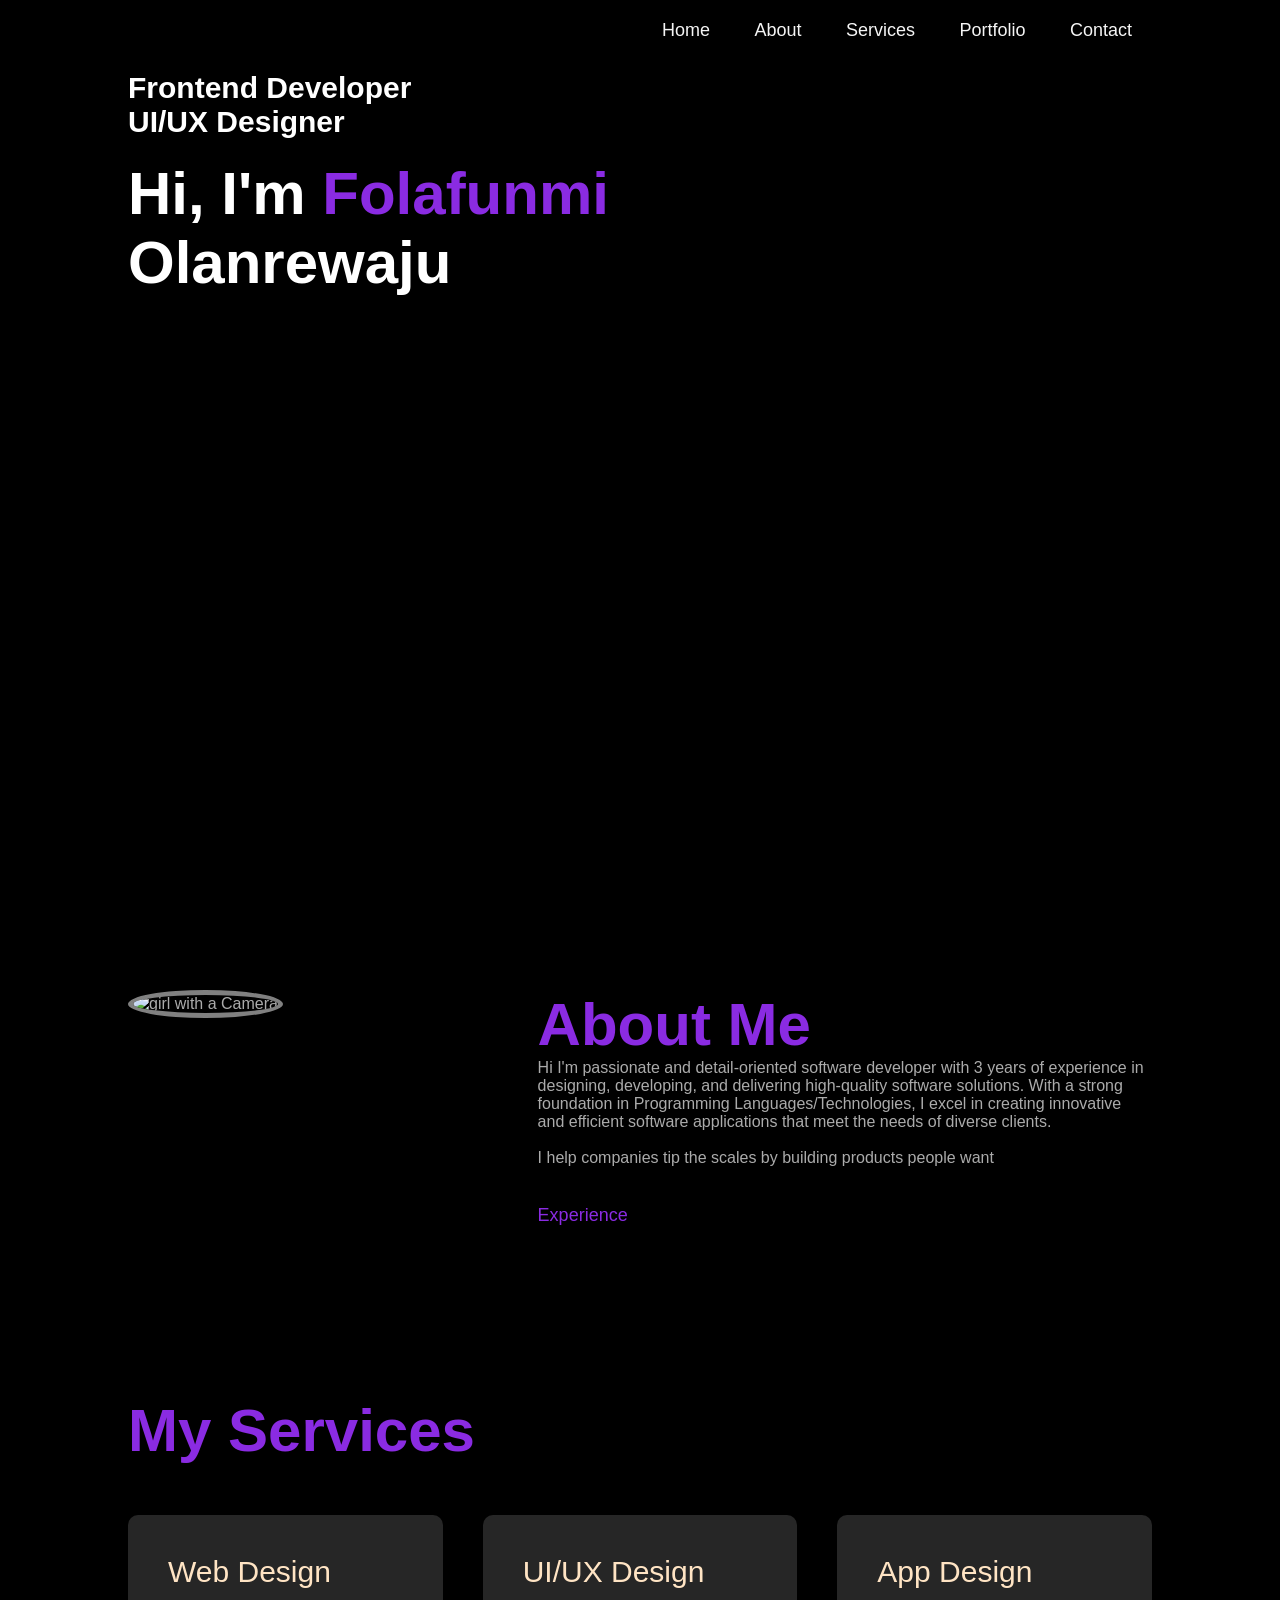
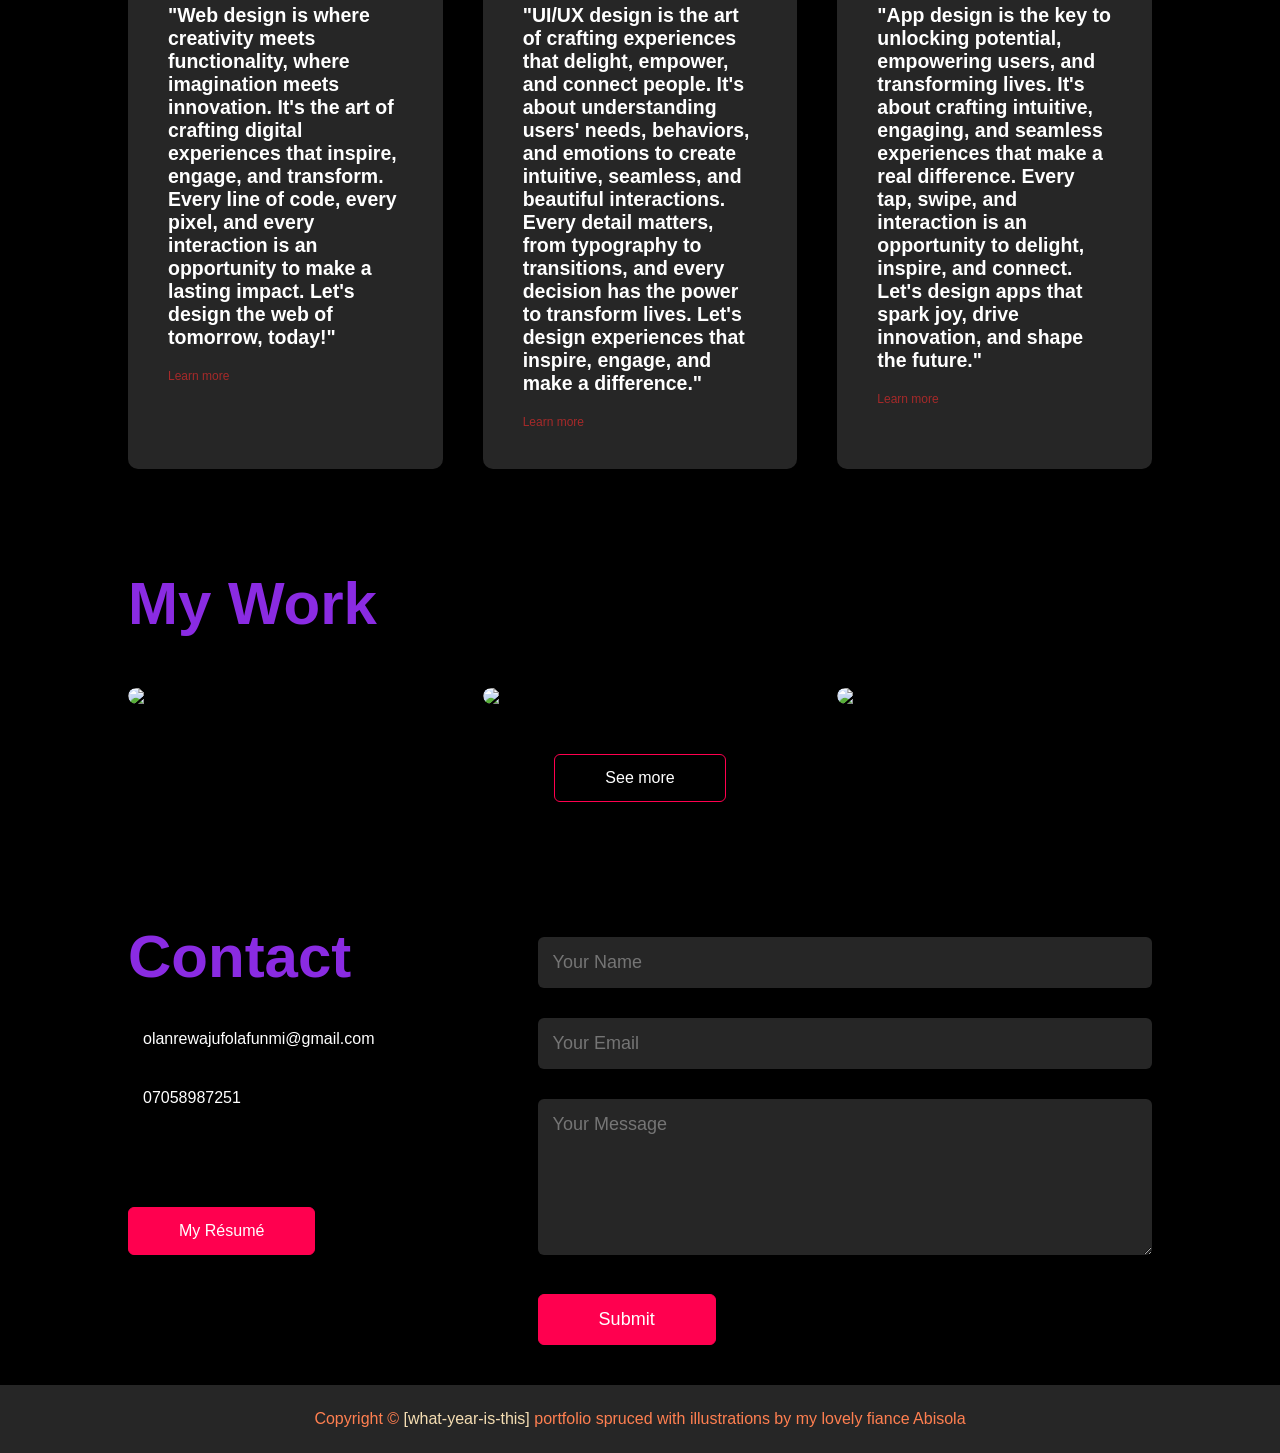
==== index.html @ a6b9e664 "Portfolio" ====
<!DOCTYPE html>
<html lang="en">
<head>
 <meta charset="UTF-8">
 <meta http-equiv="X-UA-Compatible" content="IE=edge">
 <meta name="viewport" content="width=device-width, initial-scale=1.0">
 <title> Personal Portfolio website</title>
 <link rel="stylesheet" href="style.css">

 <script src="https://kit.fontawesome.com/3f314a4150.js" crossorigin="anonymous"></script>
</head>
<body>
 <div id="header">
    <div class="container">
     <nav>
      <br>
      <ul id="sidemenu">
       <li><a href="#header">Home</a></li>
       <li><a href="#about">About</a></li>
       <li><a href="#services">Services</a></li>
       <li><a href="#portfolio">Portfolio</a></li>
       <li><a href="#contact">Contact</a></li>
       <i class="fa-solid fa-xmark" onclick="closemenu()"></i>
      </ul>
      <i class="fa-solid fa-bars" onclick="
      openmenu()"></i>
     </nav>
    <div class="header-text">
     <h2>Frontend Developer <br>UI/UX Designer </h2>
     <h1>Hi, I'm <span>Folafunmi</span> <br> Olanrewaju </h1>
    </div>
    </div>
 </div>
<!-----------About Page started------------->
 <div id="about">
   <div class="container">
      <div class="row">
         <div class="about-col-1">
            <figure class="profile-pic-figure">
              <img src="images/profile-800x800.png" alt="girl with a Camera" width="800" height="800">
             </figure>
         </div>
         <div class="about-col-2">
            <h1 class="sub-title">About Me</h1>
            <p>Hi I'm passionate and detail-oriented software developer with 3 years of experience in designing, developing, and delivering high-quality software solutions. With a strong foundation in Programming Languages/Technologies, I excel in creating innovative and efficient software applications that meet the needs of diverse clients.</p> <br>
            <p>I help companies tip the scales by building products people want </p>
<br>
            <div class="tab-titles">
               <p class="tab-links" onclick="opentab('experience')">Experience</p>
            </div>

            <div class="tab-contents" id="experience">
             <ul>
               <li><span>2023 - Present</span> <br>Front-End <strong>CatolyAi</strong></li>
               <li><span>2021 - 2023</span> <br>UI/UX Design Training at freecodecamp</li>
               <li><span>2020 - 2021</span> <br>Frontend Engineer <strong>SPS app LLC</strong></li>
               <li><span>2019 - 2020</span> <br>freecodecamp</li>
             </ul>
            </div>
         </div>
      </div>
   </div>
 </div>
<!-- -----------Services------- -->
<div id="services">
   <div class="container">
      <h1 class="sub-title">My Services</h1>
<div class="services-list">
   <div>
      <i class="fa-solid fa-code"></i>
      <h1>Web Design</h1>
      <h2>"Web design is where creativity meets functionality, where imagination meets innovation. It's the art of crafting digital experiences that inspire, engage, and transform. Every line of code, every pixel, and every interaction is an opportunity to make a lasting impact. Let's design the web of tomorrow, today!"
   </h2>
      <a href="https://en.wikipedia.org/wiki/Web_design">Learn more</a>
   </div>

   <div>
      <i class="fa-solid fa-crop-simple"></i>
      <h1>UI/UX Design</h1>
       <h2>"UI/UX design is the art of crafting experiences that delight, empower, and connect people. It's about understanding users' needs, behaviors, and emotions to create intuitive, seamless, and beautiful interactions. Every detail matters, from typography to transitions, and every decision has the power to transform lives. Let's design experiences that inspire, engage, and make a difference."
         </h2>
      <a href=https://en.wikipedia.org/wiki/User_experience_design>Learn more</a>
   </div>

   <div>
      <i class="fa-brands fa-app-store"></i>
      <h1>App Design</h1>
      <h2>"App design is the key to unlocking potential, empowering users, and transforming lives. It's about crafting intuitive, engaging, and seamless experiences that make a real difference. Every tap, swipe, and interaction is an opportunity to delight, inspire, and connect. Let's design apps that spark joy, drive innovation, and shape the future."
</h2>
      <a href=https://en.wikipedia.org/wiki/Mobile_app_development>Learn more</a>
   </div>
</div>
   </div>
</div>

<!-- ----------Portfolio------- -->
<div id="portfolio">
   <div class="container">
      <h1 class="sub-title">My Work</h1>
      <div class="work-list">
         <div class="work">
            <img src="./images/work 1 img.jpg">
         <div class="layer">
            <h3>University Website</h3>
            <p>A school university website highly visual appealing and easy to use which includes sections and details in the Academy section so as the reproactive centers.
            </p>
            <a href="https://work-list-a2ra.vercel.app/"><i class="fa-solid fa-up-right-from-square"></i></a>
         </div>
         </div>
         <div class="work">
            <img src="./images/work 2 img.jpg">
            <div class="layer">
               <h3>My Portfolio</h3>
               <p>This includes my works and past experience so as my Education status.
               </p>
               <a href="http://work-list-19or-dmx2ix619-folafunmi.vercel.app/"><i class="fa-solid fa-up-right-from-square"></i></a>
            </div>
         </div>
         <div class="work">
            <img src="./images/work 3 img.jpg">
            <div class="layer">
               <h3>African Kitchen</h3>
               <p>A reliable source where you can get a better satisfaction in different types of African food.
               </p>
               <a href="https://work-list-ten.vercel.app/"><i class="fa-solid fa-up-right-from-square"></i></a>
            </div>
         </div>
      </div>
      <a href="#" class="btn">See more</a>
   </div>
</div>

<!---------Contact--------->
<div id="contact">
   <div class="container">
      <div class="row">
         <div class="contact-left">
            <h1 class="sub-title">Contact</h1>
            <p><i class="fa-solid fa-paper-plane"></i>olanrewajufolafunmi@gmail.com</p>
            <p><i class="fa-solid fa-square-phone"></i> 07058987251</p>
            <div class="social-icons">
               <a href="#"><i class="fa-brands fa-discord"></i></a>
               <a href="https://twitter.com/yeyeyoBag"><i class="fa-brands fa-square-twitter"></i></a>
               <a href="https://facbook.com"><i class="fa-brands fa-facebook"></i></a>
            </div>
            <a href="./images/MY Curriculum Vitae ..pdf" download class="btn btn2">My Résumé</a>
         </div>
      

        <div class="contact-right">
         <form name="submit-to-google-sheet">
            <input type="text" name="Name" placeholder="Your Name" required>
            <input type="email" name="Email" placeholder="Your Email" required>
            <textarea name="Message" rows="6" placeholder="Your Message"></textarea>
            <button type="Submit" class="btn btn2">Submit</button>
         </form>
         <span id="msg"></span>
        </div>
   </div>
   </div>
   <div class="copyright">
      <p>Copyright &copy; <span class="yeyo">[what-year-is-this]</span> 
      portfolio spruced with illustrations by my lovely fiance Abisola </p>
   </div>
</div>



<script>

   var tablinks = document.getElementsByClassName("tab-links");
   var tabcontents = document.getElementsByClassName("tab-contents");
   function opentab(tabname){
      for(tablink of tablinks){
         tablink.classList.remove("active-link");
      }
      for(tabcontent of tabcontents){
         tabcontent.classList.remove("active-tab");
      }
      event.currentTarget.classList.add("active-link");
      document.getElementById(tabname).classList.add("active-tab");
   }
</script>

<script>
   var sidemenu = document.getElementById("sidemenu")
   function openmenu(){
      sidemenu.style.right = "0"
   }
   function closemenu(){
      sidemenu.style.right = "-200px"
   }
</script>
<script>
  const scriptURL = "https://script.google.com/macros/s/AKfycbyr06GaEVMKzN17vAqZqXll5oS8jatHrMqOzLW3BCDxVb7tfPJsFIze4q68lWeqebAM/exec"
  const form = document.forms['submit-to-google-sheet']
  const msg = document.getElementById("msg")

  form.addEventListener('submit', e => {
    e.preventDefault()
    fetch(scriptURL, { method: 'POST', body: new FormData(form)})
      .then(response => {
         msg.innerHTML = "Message sent successfully" 
         setTimeout(function(){
            msg.innerHTML = ""
         },5000)
         form.reset()
      })
      .catch(error => console.error('Error!', error.message))
  })
</script>

</body>
</html>
---- style.css ----
*{
 margin: 0;
 padding: 0;
font-family: 'Poppins' , sans-serif;
box-sizing: border-box;
}
html{
 scroll-behavior: smooth;
}
body{
 background: black;
 color: white;
}
#header{
 width: 100%;
 height: 100vh;
 background: url('./images/map-2176x1451.png');
background-size: cover;
}
.container{
 padding: 10px 10%;
}

nav{
 display: flex;
 align-items: center;
 justify-content: space-between;
 flex-wrap: wrap;
}

nav ul li{
 display: inline-block;
 list-style: none;
 margin: 10px 20px;
}

nav ul li a{
 color: whitesmoke;
 text-decoration: none;
 font-size: 18px;
 position: relative;
 text-shadow: 1px 1px 2px rgba(0, 0, 0, 0.933);
}

nav ul li a::after{
 content: '';
 width: 0;
 height: 3px;
 background: #ff004f;
 position: absolute;
 left: 0;
 bottom: -6px;
 transition: 0.5s;
}

nav ul li a:hover::after{
 width: 100%;
}
.header-text{
 margin-top: 20px;
 font-size: 30px;
}

.header-text h2{
 font-size: 30px;
 margin-top: 20px;
 text-shadow: 2px 2px 3px rgba(0, 0, 0, 0.885);
}
.header-text h1{
 font-size: 60px;
 margin-top: 20px;
 text-shadow: 2px 2px 3px rgba(0, 0, 0, 0.885);
}
.header-text h1 span{
 color: blueviolet;
}
/* --------About---- */
#about{
 padding: 80px 0;
 color: #ababab;
}
.row{
 display: flex;
 justify-content: space-between;
 flex-wrap: wrap;
}
.about-col-1{
 flex-basis: 35%;
}

.about-col-1 img {
    width: 100%;
    height: auto;
    min-width: 100px;
    border: 5px solid gray;
    border-radius: 50%;
}

.about-col-2{
 flex-basis: 60%;
}
.sub-title{
 font-size: 60px;
 font-weight: 600;
 color: blueviolet;
}
.tab-titles{
 display: flex;
 margin: 20px 0 40px;
 color: blueviolet;
}
.tab-links{
 margin-right: 50px;
 font-size: 18px;
 font-weight: 500;
 cursor: pointer;
 position: relative;
}
.tab-links::after{
 content: '';
 width: 0;
 height: 3px;
 background: #ff004f;
 position: absolute;
 left: 0;
 bottom: -8px;
 transition: 0.5s;
}

.tab-links.active-link::after{
 width: 50%;
}
.tab-contents ul li{
list-style: none;
margin: 10px 0;
}

.tab-contents ul li span{
 color: #b54769;
 font-size: 14px;
}
.tab-contents{
 display: none;
}
.tab-contents.active-tab{
 display: block;
}
/* ---------services------ */
#services{
padding: 30px 0;
}
.services-list{
 display: grid;
 grid-template-columns: repeat(auto-fit, minmax(250px, 1fr));
 grid-gap: 40px;
 margin-top: 50px;
}
.services-list div{
background: #262626;
padding: 40px;
font-size: 13px;
font-weight: 300;
border-radius: 10px;
transition: background 0.5s, transform 0.5s;
}
.services-list div i{
 font-size: 50px;
 margin-bottom: 30px;
}
.services-list div h1{
 font-size: 30px;
 font-weight: 500;
 margin-bottom: 15px;
 color: bisque;
}
.services-list div a{
text-decoration: none;
color: brown;
font-size: 12px;
margin-top: 20px;
display: inline-block;
}
.services-list div:hover{
 background: lightseagreen;
 transform: translateY(-10px);
}
/* ---------Portfolio--------- */
#portfolio{
 padding: 50px 0;
}
.work-list{
 display: grid;
 grid-template-columns: repeat(auto-fit, minmax(250px, 1fr));
 grid-gap: 40px;
 margin-top: 50px;
}
.work{
 border-radius: 10px;
 position: relative;
 overflow: hidden;
}
.work img{
width: 100%;
border-radius: 10px;
display: block;
transition: transfrom 0.5s;
}
.layer{
 width: 100%;
 height: 0;
 background: linear-gradient(rgba(0,0,0,0.6), #ff004f);
 border-radius: 10px;
 position: absolute;
 left: 0;
 bottom: 0;
 overflow: hidden;
 display: flex;
 align-items: center;
 justify-content: center;
 flex-direction: column;
 padding: 0 40px;
 text-align: center;
 font-size: 14px;
 transition: height 0.5s;
}

.layer h3{
 font-weight: 500;
 margin-bottom: 20px;
}
.layer a{
 margin-top: 20px;
 color: #ff004f;
 text-decoration: none;
 font-size: 18px;
 line-height: 60px;
 background: white;
 width: 60px;
 height: 60px;
 border-radius: 50%;
 text-align: center;
}
.work:hover img{
transform:scale(1.1);
}
.work:hover .layer{
 height: 100%;
}
.btn{
 display: block;
 margin: 50px auto;
 width: fit-content;
 border: 1px solid #ff004f;
 padding: 14px 50px;
 border-radius: 6px;
 text-decoration: none;
 color: white;
 transition: background 0.5s;
}
.btn:hover{
 background: #ff004f;
}

/* ---------Contact------ */
.contact-left{
 flex-basis: 35%;
}
.contact-right{
 flex-basis: 60%;
}
.contact-left p{
 margin-top: 30px;
}
.contact-left p i{
 color: #ff004f;
 margin-right: 15px;
 font-size: 25px;
}
.social-icons{
 margin-top: 30px;
}
.social-icons a{
 text-decoration: none;
 font-size: 30px;
 margin-right: 15px;
 color: #ababab;
 display: inline-block;
 transition: transform 0.5s;
}
.social-icons a:hover{
 color: #ff004f;
 transform: translateY(-5px);
}
.btn.btn2{
display: inline-block;
background: #ff004f;
}
.contact-right form{
 width: 100%;
}
form input, form textarea{
 width: 100%;
 border: 0;
 outline: none;
 background: #262626;
 padding: 15px;
 margin: 15px 0;
 color: #fff;
 font-size: 18px;
 border-radius: 6px;
}
form .btn2{
 padding: 14px 60px;
 font-size: 18px;
 margin-top: 20px;
 cursor: pointer;
}
.yeyo{
 color: wheat;
}
.copyright{
 width:100%;
 text-align: center;
 padding: 25px 0;
background: #262626;
font-weight: 300;
margin-top: 20px;
color: coral;
}
.copyright i{
 color: #ff004f;
}
/* ------------CSS FOR SMALL SCREEN----- */
nav .fa-xmark{
 display: none;
}
nav .fa-bars{
 display: none;
}





@media only screen and (max-width: 600px)
{
 #header{
  background: url('./images/phone\ background.jpg');
 }
 .header-text{
  margin-top: 100%;
  font-size: 16px;
 }
 .header-text h1{
  font-size: 30px;
 }
 nav .fa-xmark{
  display: block;
  font-size: 25px;
 }
 nav .fa-bars{
  display: block;
  font-size: 25px;
  cursor: pointer;
 }
 nav ul{
  background: #ff004f;
  position: fixed;
  top: 0;
  right: -200px;
  width: 200px;
  height: 100vh;
  padding-top: 50px;
  z-index: 2;
  transition: right 0.5s;
 }
 nav ul li{
display: block;
margin: 25px;
 }
 nav ul .fa-xmark{
  position: absolute;
  top: 25px;
  left: 25px;
  cursor: pointer;
 }
 .sub-title{
  font-size: 40px;
 }
 .about-col-1,.about-col-2{
  flex-basis: 100%;
 }
 .about-col-1{
  margin-bottom: 30px;
 }
 .about-col-2{
  font-size: 14px;
 }
 .tab-links{
  font-size: 16px;
  margin-right: 20px;
 } 
 .contact-left, .contact-right{
flex-basis: 100%;
 }
 .copyright{
  font-size: 14px;
 }
}
#msg{
 color: #61b752;
 margin-top: -40px;
 display: block;
}
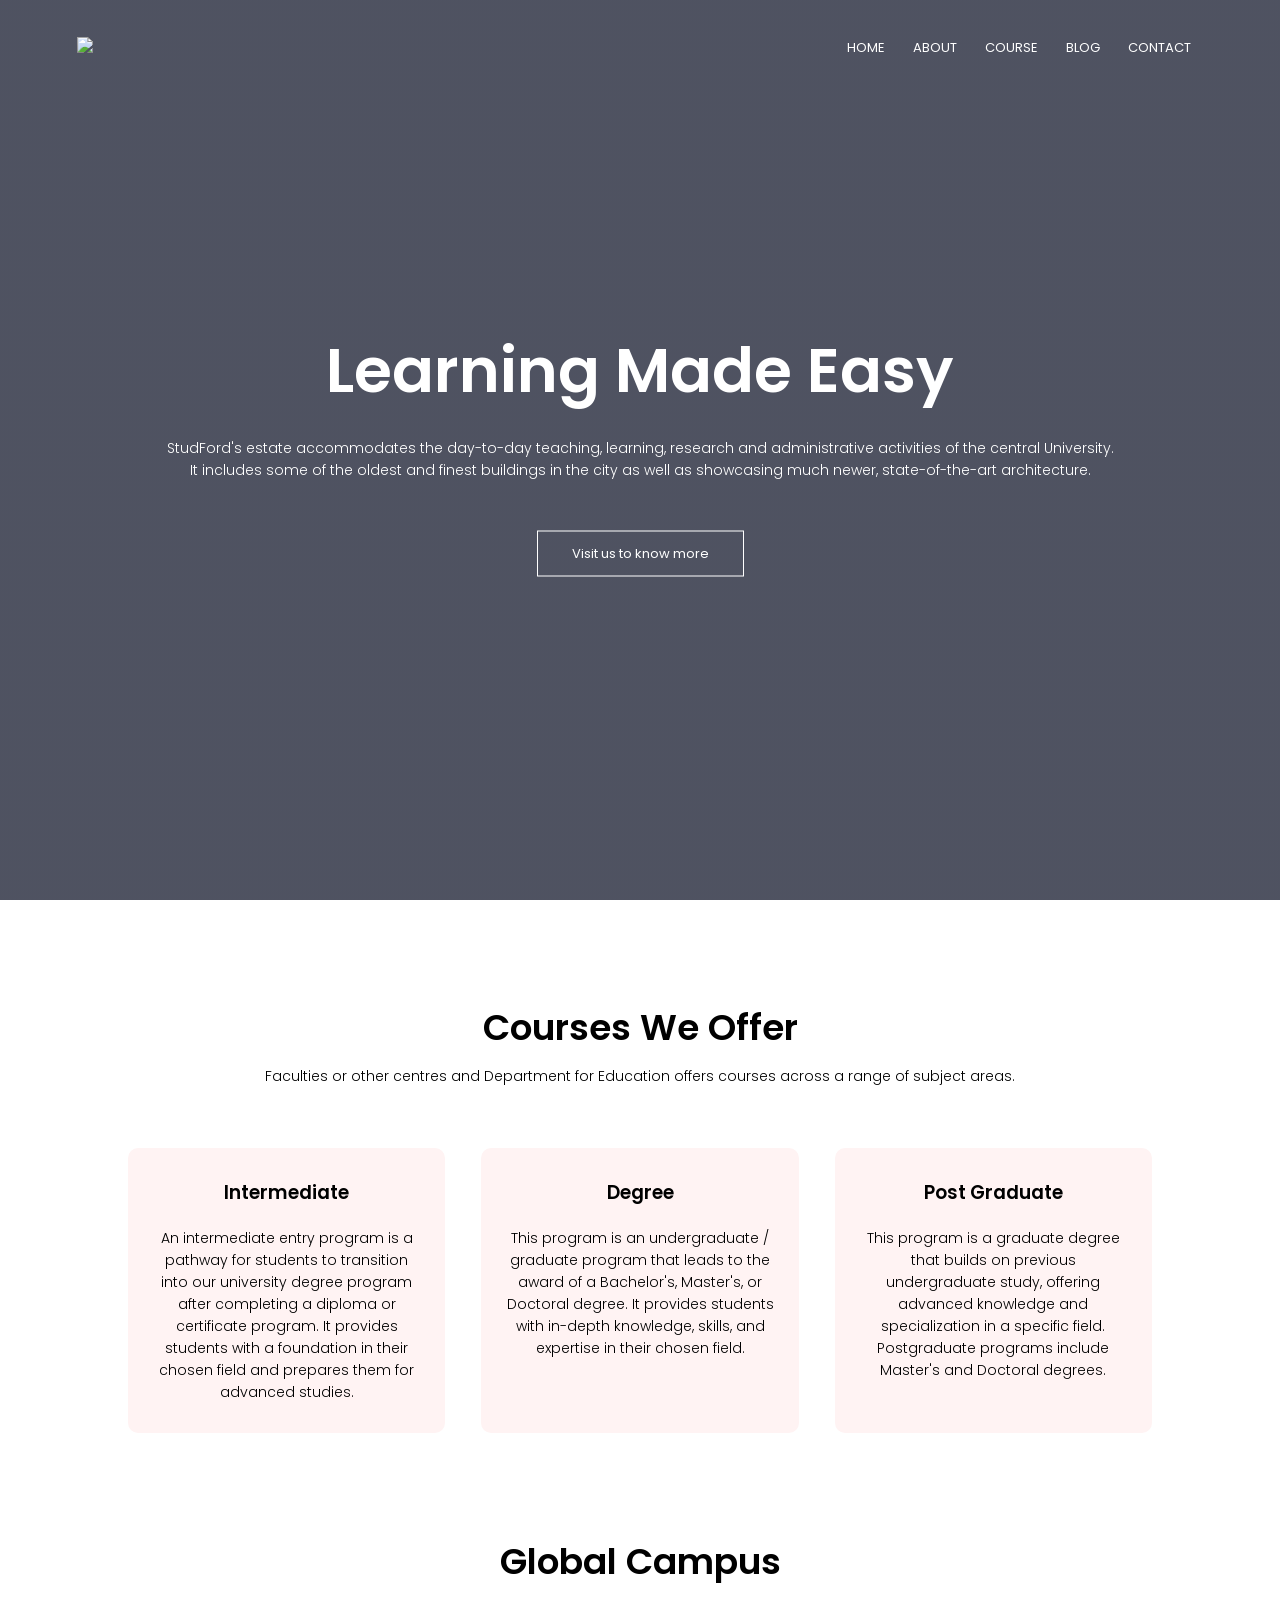
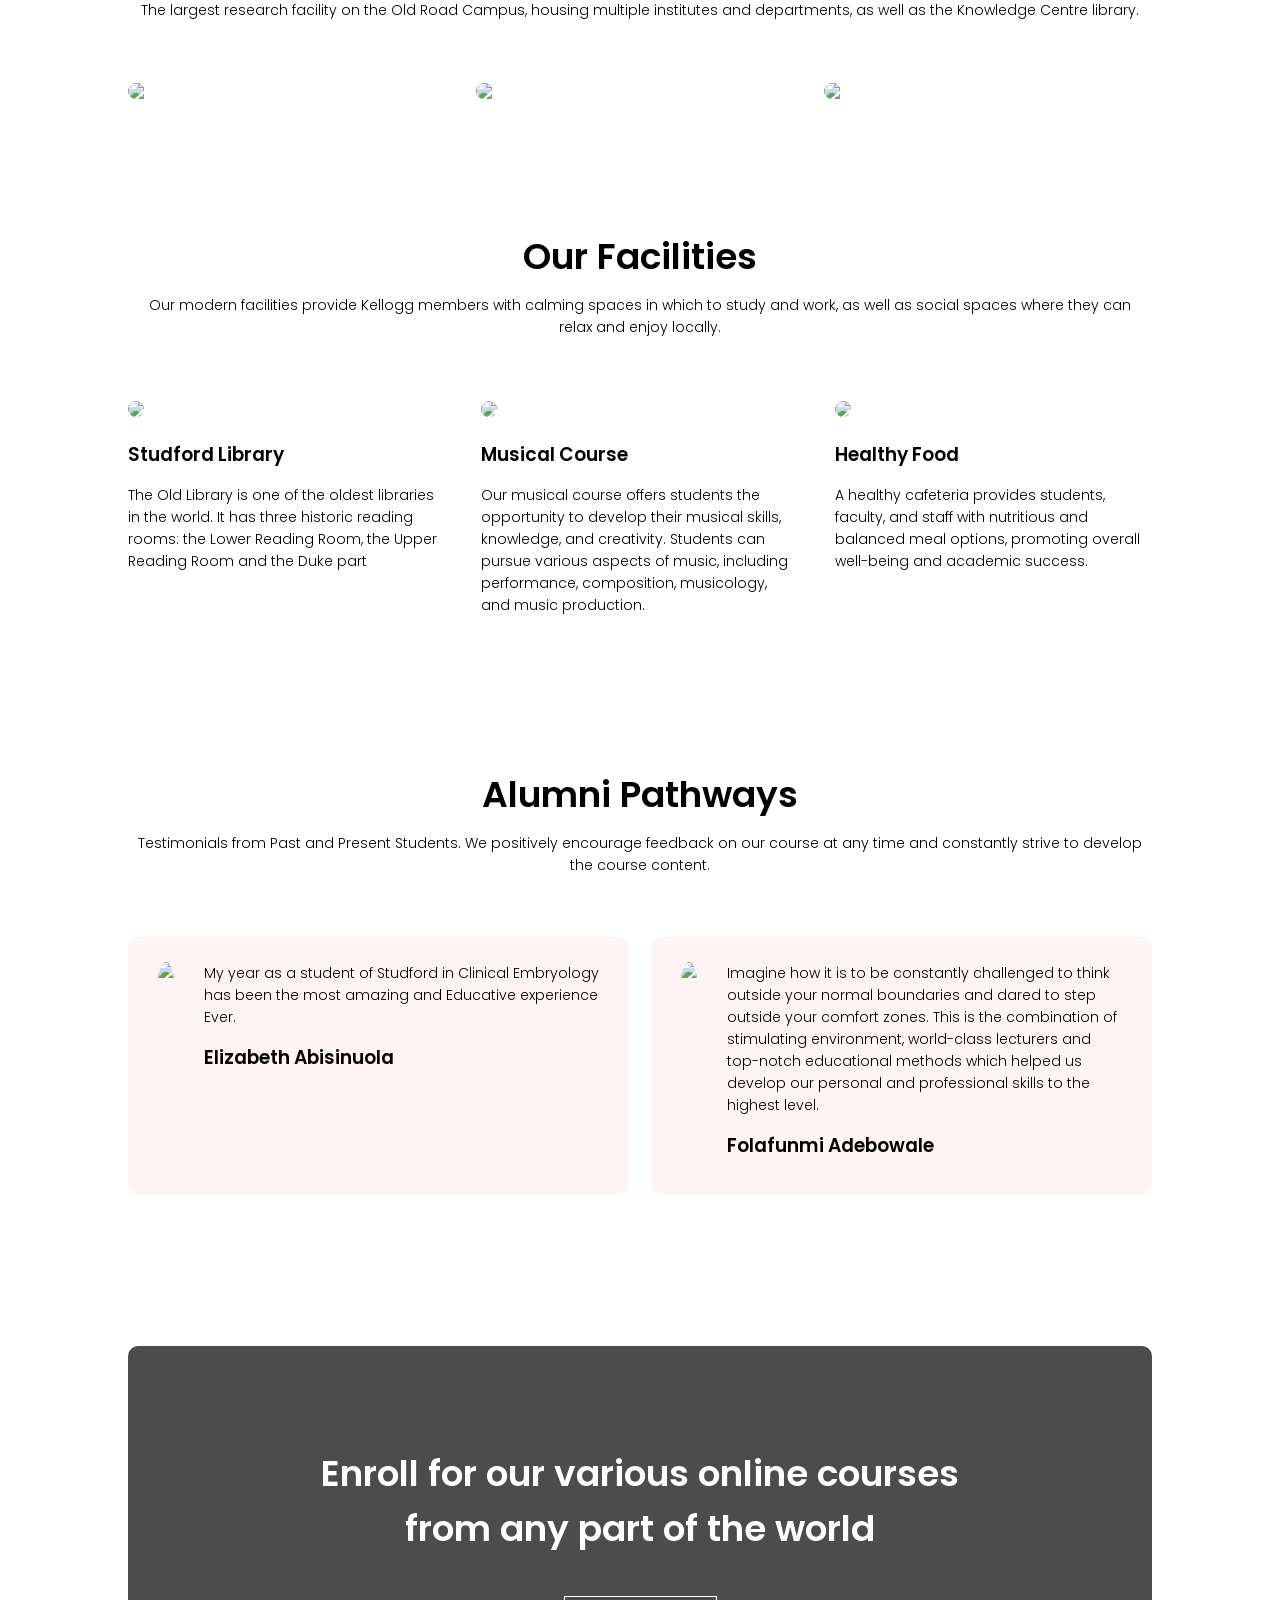
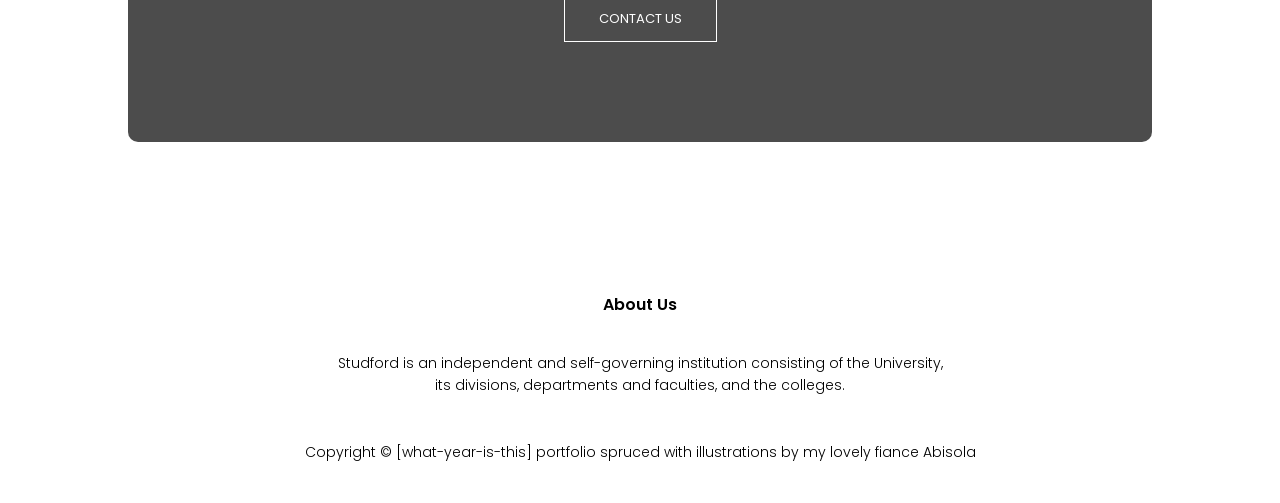
==== commit c016aa1c: "Add files via upload" ====
--- a/index.html
+++ b/index.html
@@ -4,211 +4,194 @@
  <meta charset="UTF-8">
  <meta http-equiv="X-UA-Compatible" content="IE=edge">
  <meta name="viewport" content="width=device-width, initial-scale=1.0">
- <title> Personal Portfolio website</title>
+ <title>University Web Design</title>
  <link rel="stylesheet" href="style.css">
-
+ <link rel="stylesheet" href="./about">
+ <link rel="preconnect" href="https://fonts.googleapis.com">
+ <link rel="preconnect" href="https://fonts.gstatic.com" crossorigin><link href="https://fonts.googleapis.com/css2?family=Poppins:wght@100;200;300;400;600;700&display=swap" rel="stylesheet">
  <script src="https://kit.fontawesome.com/3f314a4150.js" crossorigin="anonymous"></script>
 </head>
 <body>
- <div id="header">
-    <div class="container">
-     <nav>
-      <br>
-      <ul id="sidemenu">
-       <li><a href="#header">Home</a></li>
-       <li><a href="#about">About</a></li>
-       <li><a href="#services">Services</a></li>
-       <li><a href="#portfolio">Portfolio</a></li>
-       <li><a href="#contact">Contact</a></li>
-       <i class="fa-solid fa-xmark" onclick="closemenu()"></i>
+ <!-- ------header------- -->
+  <section class="header">
+    <nav>
+     <a href="index.html"><img src="./Images/logo neww.jpg"></a>
+     <div class="nav-links" id="navLinks">
+      <i class="fa-solid fa-xmark" onclick="hideMenu()"></i>
+      <ul>
+       <li><a href="index.html">HOME</a></li>
+       <li><a href="about.html" target="_blank">ABOUT</a></li>
+       <li><a href="course.html" target="_blank">COURSE</a></li>
+       <li><a href="blog.html" target="_blank">BLOG</a></li>
+       <li><a href="contact.html" target="_blank">CONTACT</a></li>
       </ul>
-      <i class="fa-solid fa-bars" onclick="
-      openmenu()"></i>
-     </nav>
-    <div class="header-text">
-     <h2>Frontend Developer <br>UI/UX Designer </h2>
-     <h1>Hi, I'm <span>Folafunmi</span> <br> Olanrewaju </h1>
+     </div>
+     <i class="fa-solid fa-bars" onclick="showMenu()"></i>
+    </nav>
+    
+ <div class="text-box">
+  <h1>Learning Made Easy</h1>
+  <p>StudFord's estate accommodates the day-to-day teaching, learning, research and administrative activities of the central University. <br> It includes some of the oldest and finest buildings in the city as well as showcasing much newer, state-of-the-art architecture.</p>
+  <a href="" class="hero-btn">Visit us to know more</a>
+ </div>
+  </section>
+   <!-- ----end of header------ -->
+
+<!-- ---------course------->
+
+<section class="course">
+     <h1>Courses We Offer</h1>
+     <p>Faculties or other centres and Department for Education offers courses across a range of subject areas.</p>
+    <div class="row">
+      <div class="course-col">
+        <h3>Intermediate</h3>
+        <p>An intermediate entry program is a pathway for students to transition into our university degree program after completing a diploma or certificate program. It provides students with a foundation in their chosen field and prepares them for advanced studies.</p>
+      </div>
+
+      <div class="course-col">
+       <h3>Degree</h3>
+       <p>This program is an undergraduate / graduate program that leads to the award of a Bachelor's, Master's, or Doctoral degree. It provides students with in-depth knowledge, skills, and expertise in their chosen field.</p>
+     </div>
+
+     <div class="course-col">
+      <h3>Post Graduate</h3>
+      <p>This program is a graduate degree that builds on previous undergraduate study, offering advanced knowledge and specialization in a specific field. Postgraduate programs include Master's and Doctoral degrees.</p>
     </div>
     </div>
- </div>
-<!-----------About Page started------------->
- <div id="about">
-   <div class="container">
-      <div class="row">
-         <div class="about-col-1">
-            <figure class="profile-pic-figure">
-              <img src="images/profile-800x800.png" alt="girl with a Camera" width="800" height="800">
-             </figure>
-         </div>
-         <div class="about-col-2">
-            <h1 class="sub-title">About Me</h1>
-            <p>Hi I'm passionate and detail-oriented software developer with 3 years of experience in designing, developing, and delivering high-quality software solutions. With a strong foundation in Programming Languages/Technologies, I excel in creating innovative and efficient software applications that meet the needs of diverse clients.</p> <br>
-            <p>I help companies tip the scales by building products people want </p>
-<br>
-            <div class="tab-titles">
-               <p class="tab-links" onclick="opentab('experience')">Experience</p>
-            </div>
+</section>
+<!----------Campus--------->
+<section class="campus">
+  <h1>Global Campus</h1>
+  <p>The largest research facility on the Old Road Campus, housing multiple institutes and departments, as well as the Knowledge Centre library.</p>
 
-            <div class="tab-contents" id="experience">
-             <ul>
-               <li><span>2023 - Present</span> <br>Front-End <strong>CatolyAi</strong></li>
-               <li><span>2021 - 2023</span> <br>UI/UX Design Training at freecodecamp</li>
-               <li><span>2020 - 2021</span> <br>Frontend Engineer <strong>SPS app LLC</strong></li>
-               <li><span>2019 - 2020</span> <br>freecodecamp</li>
-             </ul>
-            </div>
-         </div>
+  <div class="row">
+   <div class="campus-col">
+      <img src="./Images/new york.jpg">
+      <div class="layer">
+       <h3>NEW YORK</h3>
       </div>
    </div>
+
+   <div class="campus-col">
+    <img src="./Images/abuja.jpg">
+    <div class="layer">
+     <h3>California</h3>
+    </div>
  </div>
-<!-- -----------Services------- -->
-<div id="services">
-   <div class="container">
-      <h1 class="sub-title">My Services</h1>
-<div class="services-list">
-   <div>
-      <i class="fa-solid fa-code"></i>
-      <h1>Web Design</h1>
-      <h2>"Web design is where creativity meets functionality, where imagination meets innovation. It's the art of crafting digital experiences that inspire, engage, and transform. Every line of code, every pixel, and every interaction is an opportunity to make a lasting impact. Let's design the web of tomorrow, today!"
-   </h2>
-      <a href="https://en.wikipedia.org/wiki/Web_design">Learn more</a>
+
+ <div class="campus-col">
+  <img src="./Images/lagos.jpg">
+  <div class="layer">
+   <h3>Iowa</h3>
+  </div>
+</div>
+  </div>
+</section>
+<!--------Campus closing------>
+
+<!---------Facilities--------->
+<section class="facilities">
+     <h1>Our Facilities</h1>
+     <p>Our modern facilities provide Kellogg members with calming spaces in which to study and work, as well as social spaces where they can relax and enjoy locally.</p>
+     <div class="row">
+      <div class="facilities-col">
+       <img src="./Images/library.jpg" >
+       <h3>Studford Library</h3>
+       <p>The Old Library is one of the oldest libraries in the world. It has three historic reading rooms: the Lower Reading Room, the Upper Reading Room and the Duke part</p>
+      </div>
+
+      <div class="facilities-col">
+       <img src="./Images/musical.jpg" >
+       <h3>Musical Course</h3>
+       <p>Our musical course offers students the opportunity to develop their musical skills, knowledge, and creativity. Students can pursue various aspects of music, including performance, composition, musicology, and music production.</p>
+      </div>
+
+      <div class="facilities-col">
+       <img src="./Images/cafeteria.jpg" >
+       <h3>Healthy Food</h3>
+       <p>A healthy cafeteria provides students, faculty, and staff with nutritious and balanced meal options, promoting overall well-being and academic success.
+</p>
+      </div>
+     </div>
+</section>
+<!--------End of Facilities----->
+
+<!-------Testimonials----->
+<section class="testimonials">
+     <h1>Alumni Pathways</h1>
+     <p>Testimonials from Past and Present Students. We positively encourage feedback on our course at any time and constantly strive to develop the course content.</p>
+   <div class="row">
+    <div class="testimonial-col">
+     <img src="./Images/user1.jpg">
+     <div>
+      <p>My year as a student of Studford in Clinical Embryology has been the most amazing and Educative experience Ever.</p>
+      <h3>Elizabeth Abisinuola</h3>
+      <i class="fa-solid fa-star"></i>
+      <i class="fa-solid fa-star"></i>
+      <i class="fa-solid fa-star"></i>
+      <i class="fa-regular fa-star"></i>
+     </div>
+    </div>
+
+    <div class="testimonial-col">
+     <img src="./Images/user2.jpg">
+     <div>
+      <p>Imagine how it is to be constantly challenged to think outside your normal boundaries and dared to step outside your comfort zones. This is the combination of stimulating environment, world-class lecturers and top-notch educational methods which helped us develop our personal and professional skills to the highest level.</p>
+      <h3>Folafunmi Adebowale</h3>
+      <i class="fa-solid fa-star"></i>
+      <i class="fa-solid fa-star"></i>
+      <i class="fa-solid fa-star"></i>
+      <i class="fa-regular fa-star-half-stroke"></i>    
+      </div>
+    </div>
    </div>
 
-   <div>
-      <i class="fa-solid fa-crop-simple"></i>
-      <h1>UI/UX Design</h1>
-       <h2>"UI/UX design is the art of crafting experiences that delight, empower, and connect people. It's about understanding users' needs, behaviors, and emotions to create intuitive, seamless, and beautiful interactions. Every detail matters, from typography to transitions, and every decision has the power to transform lives. Let's design experiences that inspire, engage, and make a difference."
-         </h2>
-      <a href=https://en.wikipedia.org/wiki/User_experience_design>Learn more</a>
+</section>
+<!--------Closing For Testimonials------>
+
+<!------Call to Action----->
+<section class="cta">
+     <h1>Enroll for our various online courses <br> from any part of the world</h1>
+     <a href="./contact.html" class="hero-btn">CONTACT US</a>
+</section>
+<!------End of Call to Action----->
+
+<!------Footer----->
+<section class="footer">
+   <h4>About Us</h4>
+   <p>Studford is an independent and self-governing institution consisting of the University, <br> its divisions, departments and faculties, and the colleges.</p>
+   <div class="icons">
+    <i class="fa-brands fa-facebook"></i>
+    <i class="fa-brands fa-twitter"></i>
+    <i class="fa-brands fa-instagram"></i>
+    <i class="fa-brands fa-linkedin"></i>
    </div>
-
-   <div>
-      <i class="fa-brands fa-app-store"></i>
-      <h1>App Design</h1>
-      <h2>"App design is the key to unlocking potential, empowering users, and transforming lives. It's about crafting intuitive, engaging, and seamless experiences that make a real difference. Every tap, swipe, and interaction is an opportunity to delight, inspire, and connect. Let's design apps that spark joy, drive innovation, and shape the future."
-</h2>
-      <a href=https://en.wikipedia.org/wiki/Mobile_app_development>Learn more</a>
-   </div>
-</div>
-   </div>
-</div>
-
-<!-- ----------Portfolio------- -->
-<div id="portfolio">
-   <div class="container">
-      <h1 class="sub-title">My Work</h1>
-      <div class="work-list">
-         <div class="work">
-            <img src="./images/work 1 img.jpg">
-         <div class="layer">
-            <h3>University Website</h3>
-            <p>A school university website highly visual appealing and easy to use which includes sections and details in the Academy section so as the reproactive centers.
-            </p>
-            <a href="https://work-list-a2ra.vercel.app/"><i class="fa-solid fa-up-right-from-square"></i></a>
-         </div>
-         </div>
-         <div class="work">
-            <img src="./images/work 2 img.jpg">
-            <div class="layer">
-               <h3>My Portfolio</h3>
-               <p>This includes my works and past experience so as my Education status.
-               </p>
-               <a href="http://work-list-19or-dmx2ix619-folafunmi.vercel.app/"><i class="fa-solid fa-up-right-from-square"></i></a>
-            </div>
-         </div>
-         <div class="work">
-            <img src="./images/work 3 img.jpg">
-            <div class="layer">
-               <h3>African Kitchen</h3>
-               <p>A reliable source where you can get a better satisfaction in different types of African food.
-               </p>
-               <a href="https://work-list-ten.vercel.app/"><i class="fa-solid fa-up-right-from-square"></i></a>
-            </div>
-         </div>
-      </div>
-      <a href="#" class="btn">See more</a>
-   </div>
-</div>
-
-<!---------Contact--------->
-<div id="contact">
-   <div class="container">
-      <div class="row">
-         <div class="contact-left">
-            <h1 class="sub-title">Contact</h1>
-            <p><i class="fa-solid fa-paper-plane"></i>olanrewajufolafunmi@gmail.com</p>
-            <p><i class="fa-solid fa-square-phone"></i> 07058987251</p>
-            <div class="social-icons">
-               <a href="#"><i class="fa-brands fa-discord"></i></a>
-               <a href="https://twitter.com/yeyeyoBag"><i class="fa-brands fa-square-twitter"></i></a>
-               <a href="https://facbook.com"><i class="fa-brands fa-facebook"></i></a>
-            </div>
-            <a href="./images/MY Curriculum Vitae ..pdf" download class="btn btn2">My Résumé</a>
-         </div>
-      
-
-        <div class="contact-right">
-         <form name="submit-to-google-sheet">
-            <input type="text" name="Name" placeholder="Your Name" required>
-            <input type="email" name="Email" placeholder="Your Email" required>
-            <textarea name="Message" rows="6" placeholder="Your Message"></textarea>
-            <button type="Submit" class="btn btn2">Submit</button>
-         </form>
-         <span id="msg"></span>
-        </div>
-   </div>
-   </div>
-   <div class="copyright">
+   
+  <div class="copyright">
       <p>Copyright &copy; <span class="yeyo">[what-year-is-this]</span> 
       portfolio spruced with illustrations by my lovely fiance Abisola </p>
    </div>
-</div>
+</section>
 
 
 
-<script>
 
-   var tablinks = document.getElementsByClassName("tab-links");
-   var tabcontents = document.getElementsByClassName("tab-contents");
-   function opentab(tabname){
-      for(tablink of tablinks){
-         tablink.classList.remove("active-link");
-      }
-      for(tabcontent of tabcontents){
-         tabcontent.classList.remove("active-tab");
-      }
-      event.currentTarget.classList.add("active-link");
-      document.getElementById(tabname).classList.add("active-tab");
-   }
-</script>
 
-<script>
-   var sidemenu = document.getElementById("sidemenu")
-   function openmenu(){
-      sidemenu.style.right = "0"
-   }
-   function closemenu(){
-      sidemenu.style.right = "-200px"
-   }
-</script>
-<script>
-  const scriptURL = "https://script.google.com/macros/s/AKfycbyr06GaEVMKzN17vAqZqXll5oS8jatHrMqOzLW3BCDxVb7tfPJsFIze4q68lWeqebAM/exec"
-  const form = document.forms['submit-to-google-sheet']
-  const msg = document.getElementById("msg")
 
-  form.addEventListener('submit', e => {
-    e.preventDefault()
-    fetch(scriptURL, { method: 'POST', body: new FormData(form)})
-      .then(response => {
-         msg.innerHTML = "Message sent successfully" 
-         setTimeout(function(){
-            msg.innerHTML = ""
-         },5000)
-         form.reset()
-      })
-      .catch(error => console.error('Error!', error.message))
-  })
-</script>
 
+
+
+
+
+<!-- ------JAVASCRIPT for toggle menu----- -->
+ <script>
+  var navLinks = document.getElementById("navLinks");
+  function showMenu(){
+   navLinks.style.right = "0";
+  }
+  function hideMenu(){
+   navLinks.style.right = "-200px";
+  }
+ </script>
 </body>
 </html>
--- a/style.css
+++ b/style.css
@@ -1,414 +1,473 @@
 *{
  margin: 0;
  padding: 0;
-font-family: 'Poppins' , sans-serif;
-box-sizing: border-box;
-}
-html{
- scroll-behavior: smooth;
-}
-body{
- background: black;
+ font-family: 'Poppins', sans-serif;
+}
+.header{
+ min-height: 100vh;
+ width: 100%;
+ background-image: linear-gradient(rgba(4,9,30,0.7),rgba(4,9,30,0.7)), url('./Images/pexels-pixabay-207692.jpg');
+ background-size: cover;
+ position: relative;
+}
+nav{
+ display: flex;
+ padding: 2% 6%;
+ justify-content: space-between;
+ align-items: center;
+}
+nav img{
+ width: 150px;
+}
+.nav-links{
+ flex: 1;
+ text-align: right;
+}
+.nav-links ul li{
+list-style: none;
+display: inline-block;
+padding: 8px 12px;
+position: relative;
+}
+.nav-links ul li a{
  color: white;
-}
-#header{
- width: 100%;
- height: 100vh;
- background: url('./images/map-2176x1451.png');
-background-size: cover;
-}
-.container{
- padding: 10px 10%;
-}
-
-nav{
+ text-decoration: none;
+ font-size: 13px;
+}
+.nav-links ul li::after{
+ content: '';
+ width: 0%;
+ height: 2px;
+ background: blue;
+ display: block;
+ margin: auto;
+ transition: 0.5s;
+}
+.nav-links ul li:hover::after{
+ width: 100%;
+}
+.text-box{
+ width: 90%;
+ color: white;
+ position: absolute;
+ top: 50%;
+ left: 50%;
+ transform: translate(-50%,-50%);
+ text-align: center;
+}
+.text-box h1{
+ font-size: 62px;
+}
+.text-box p{
+ margin: 10px 0 40px;
+ font-size: 14px;
+ color: white;
+}
+.hero-btn{
+ display: inline-block;
+ text-decoration: none;
+ color: white;
+ border: 1px solid white;
+ padding: 12px 34px;
+ font-size: 13px;
+ background: transparent;
+ position: relative;
+ cursor: pointer;
+}
+.hero-btn:hover{
+ border: 1px solid blue;
+ background: blue;
+ transition: 1s;
+}
+
+/* ------mobile screen background----- */  
+
+nav .fa-solid{
+ display: none;
+}
+
+@media(max-width: 700px) {
+ .text-box h1{
+  font-size: 20px;
+ }
+ .nav-links ul li{
+  display: block;
+ }
+ .nav-links{
+  position: fixed;
+  background: blue;
+  height: 100vh;
+  width: 200px;
+  top: 0;
+  right: -200px;
+  text-align: left;
+  z-index: 2;
+  transition: 1s;
+ }
+ nav .fa-solid{
+  display: block;
+  color: #fff;
+  margin: 10px;
+  font-size: 22px;
+  cursor: pointer;
+ }
+ .nav-links ul{
+  padding: 30px;
+ }
+}
+
+
+/* ------course--- */
+.course{
+ width: 80%;
+ margin: auto;
+ text-align: center;
+ padding-top: 100px;
+}
+h1{
+ font-size: 36px;
+ font-weight: 600;
+}
+p{
+ color: black;
+ font-size: 14px;
+ font-weight: 300;
+ line-height: 22px;
+ padding: 10px;
+}
+.row{
+ margin-top: 5%;
+ display: flex;
+ justify-content: space-between;
+}
+.course-col{
+ flex-basis: 31%;
+ background: #fff3f3;
+ border-radius: 10px;
+ margin-bottom: 5%;
+ padding: 20px 12px;
+ box-sizing: border-box;
+ transition: 0.5s;
+}
+.course-col:hover{
+ box-shadow: 0 0 20px 0px rgba(0, 0, 0, 0.2);
+}
+h3{
+ text-align: center;
+ font-weight: 600;
+ margin: 10px 0;
+}
+@media(max-width: 700px){
+ .row{
+  flex-direction: column;
+ }
+}
+/* -----campus---- */
+.campus{
+ width: 80%;
+ margin: auto;
+ text-align: center;
+ padding-top: 50px;
+}
+.campus-col{
+ flex-basis: 32%;
+ border-radius: 10px;
+ margin-bottom: 30px;
+ position: relative;
+ overflow: hidden;
+}
+.campus-col img{
+ width: 100%;
+ display: block;
+}
+.layer{
+ background: transparent;
+ height: 100%;
+ width: 100%;
+ position: absolute;
+ top: 0;
+ left: 0;
+ transition: 0.5s;
+}
+.layer:hover{
+ background: lightblue;
+}
+.layer h3{
+ width: 100%;
+ font-weight: 500;
+ color: whitesmoke;
+ text-shadow: 1px 1px 2px black;
+ font-size: 26px;
+ bottom: 0;
+ left: 50%;
+ transform: translateX(-50%);
+ position: absolute;
+ opacity: 0;
+ transition: 0.5s;
+}
+.layer:hover h3{
+ bottom: 49%;
+ opacity: 1;
+}
+/* ------facilities----- */
+.facilities{
+ width: 80%;
+ margin: auto;
+ text-align: center;
+ padding-top: 100px;
+}
+.facilities-col{
+ flex-basis: 31%;
+ border-radius: 10px;
+ margin-bottom: 5%;
+ text-align: left;
+}
+.facilities-col img{
+ width: 100%;
+ border-radius: 10px;
+}
+.facilities-col p{
+ padding: 0;
+}
+.facilities-col h3{
+ margin-top: 16px;
+ margin-bottom: 15px;
+ text-align: left;
+}
+/* ------Testimonial--- */
+.testimonials{
+ width: 80%;
+ margin: auto;
+ text-align: center;
+ padding-top: 100px;
+}
+.testimonial-col{
+ flex-basis: 44%;
+ border-radius: 10px;
+ margin-bottom: 5%;
+ text-align: left;
+ background: #fff3f3;
+ padding: 25px;
+ cursor: pointer;
+ display: flex;
+}
+.testimonial-col img{
+ height: 40px;
+ margin-left: 5px;
+ margin-right: 30px;
+ border-radius: 50%;
+}
+.testimonial-col p{
+ padding: 0;
+}
+.testimonial-col h3{
+ margin-top: 15px;
+ text-align: left;
+}
+.testimonial-col .fa-solid,.fa-regular{
+ color: #f44336;
+}
+@media(max-width: 700px){
+ .testimonial-col img{
+  margin-left: 0px;
+  margin-right: 15px;
+ }
+}
+/* ------Call to action---- */
+.cta{
+ margin: 100px auto;
+ width: 80%;
+ background-image: linear-gradient(rgba(0,0,0,0.7),rgba(0,0,0,0.7)),url('./Images/banner\ 2.jpg');
+ background-position: center;
+ background-size: cover;
+ border-radius: 10px;
+ text-align: center;
+ padding: 100px 0;
+}
+.cta h1{
+ color: #fff;
+ margin-bottom: 40px;
+ padding: 0;
+}
+@media(max-width:700px){
+ .cta h1{
+  font-size: 24px;
+ }
+}
+
+/* -------footer---- */
+.footer{
+ width: 100%;
+ text-align: center;
+ padding: 30px 0;
+}
+.footer h4{
+ margin-bottom: 25px;
+ margin-top: 20px;
+ font-weight: 600;
+}
+.icons .fa-brands{
+ color: #f44336;
+ margin: 0 13px;
+ cursor: pointer;
+ padding: 18px 0;
+}
+.fa-heart{
+ color: #f44336;
+}
+/* -------About Us page---- */
+.sub-header{
+ height: 50vh;
+ width: 100%;
+ background-image: linear-gradient(rgba(4,9,30,0.7),rgba(4,9,30,0.7)),url(./Images/background.jpg);
+ background-position: center;
+ background-size: cover;
+ text-align: center;
+ color: #fff;
+}
+.sub-header h1{
+ margin-top: 100px;
+}
+.about-us{
+ width: 80%;
+ margin: auto;
+ padding: 80px;
+ padding-bottom: 50px;
+}
+.about-col{
+ flex-basis: 48%;
+ padding: 30px 2px;
+}
+.about-col img{
+ width: 100%;
+}
+.about-col h1{
+ padding-top: 0;
+}
+.about-col p{
+ padding: 15px 0 25px;
+}
+.red-btn{
+ border: 1px solid blue;
+ background: transparent;
+ color: blue;
+}
+.red-btn:hover{
+ color: #fff;
+}
+/* -------BLOG PAGE------- */
+.blog-content{
+ width: 80%;
+ margin: auto;
+ padding: 60px 0;
+}
+.blog-left{
+ flex-basis: 65%;
+}
+.blog-left img{
+ width: 100%;
+}
+.blog-left h2{
+ color: #222;
+ font-weight: 600;
+ margin: 30px;
+}
+.blog-left p{
+ color: #999;
+ padding: 0;
+}
+
+.blog-right{
+ flex-basis: 32%;
+}
+.blog-right h3{
+ background: #f44336;
+ color: #fff;
+ padding: 7px 0;
+ font-size: 16px;
+ margin-bottom: 20px;
+}
+.blog-right div{
  display: flex;
  align-items: center;
  justify-content: space-between;
- flex-wrap: wrap;
-}
-
-nav ul li{
- display: inline-block;
- list-style: none;
- margin: 10px 20px;
-}
-
-nav ul li a{
- color: whitesmoke;
- text-decoration: none;
- font-size: 18px;
- position: relative;
- text-shadow: 1px 1px 2px rgba(0, 0, 0, 0.933);
-}
-
-nav ul li a::after{
- content: '';
- width: 0;
- height: 3px;
- background: #ff004f;
- position: absolute;
- left: 0;
- bottom: -6px;
- transition: 0.5s;
-}
-
-nav ul li a:hover::after{
- width: 100%;
-}
-.header-text{
- margin-top: 20px;
- font-size: 30px;
-}
-
-.header-text h2{
- font-size: 30px;
- margin-top: 20px;
- text-shadow: 2px 2px 3px rgba(0, 0, 0, 0.885);
-}
-.header-text h1{
- font-size: 60px;
- margin-top: 20px;
- text-shadow: 2px 2px 3px rgba(0, 0, 0, 0.885);
-}
-.header-text h1 span{
- color: blueviolet;
-}
-/* --------About---- */
-#about{
+ color: #555;
+ padding: 8px;
+ box-sizing: border-box;
+}
+
+.coment-box{
+ border: 1px solid #ccc;
+ margin: 50px 0;
+ padding: 10px 20px;
+}
+.coment-box h3{
+ text-align: left;
+}
+.comment-form input, .comment-form textarea{
+width: 100%;
+padding: 10px;
+margin: 15px 0;
+box-sizing: border-box;
+border: none;
+outline: none;
+background: #f0f0f0;
+}
+
+.comment-form button{
+ margin: 10px 0;
+}
+
+@media(max-width: 700px){
+ .sub-header h1{
+  font-size: 24px;
+ }
+}
+
+/* ---------Contact------- */
+.location{
+ width: 80%;
+ margin: auto;
  padding: 80px 0;
- color: #ababab;
-}
-.row{
- display: flex;
- justify-content: space-between;
- flex-wrap: wrap;
-}
-.about-col-1{
- flex-basis: 35%;
-}
-
-.about-col-1 img {
-    width: 100%;
-    height: auto;
-    min-width: 100px;
-    border: 5px solid gray;
-    border-radius: 50%;
-}
-
-.about-col-2{
- flex-basis: 60%;
-}
-.sub-title{
- font-size: 60px;
- font-weight: 600;
- color: blueviolet;
-}
-.tab-titles{
- display: flex;
- margin: 20px 0 40px;
- color: blueviolet;
-}
-.tab-links{
- margin-right: 50px;
- font-size: 18px;
- font-weight: 500;
- cursor: pointer;
- position: relative;
-}
-.tab-links::after{
- content: '';
- width: 0;
- height: 3px;
- background: #ff004f;
- position: absolute;
- left: 0;
- bottom: -8px;
- transition: 0.5s;
-}
-
-.tab-links.active-link::after{
- width: 50%;
-}
-.tab-contents ul li{
-list-style: none;
-margin: 10px 0;
-}
-
-.tab-contents ul li span{
- color: #b54769;
- font-size: 14px;
-}
-.tab-contents{
- display: none;
-}
-.tab-contents.active-tab{
- display: block;
-}
-/* ---------services------ */
-#services{
-padding: 30px 0;
-}
-.services-list{
- display: grid;
- grid-template-columns: repeat(auto-fit, minmax(250px, 1fr));
- grid-gap: 40px;
- margin-top: 50px;
-}
-.services-list div{
-background: #262626;
-padding: 40px;
-font-size: 13px;
-font-weight: 300;
-border-radius: 10px;
-transition: background 0.5s, transform 0.5s;
-}
-.services-list div i{
- font-size: 50px;
+}
+.location iframe{
+ width: 100%;
+}
+.contact-us{
+ width: 80%;
+ margin: auto;
+}
+.contact-col{
+ flex-basis: 48%;
  margin-bottom: 30px;
 }
-.services-list div h1{
- font-size: 30px;
- font-weight: 500;
- margin-bottom: 15px;
- color: bisque;
-}
-.services-list div a{
-text-decoration: none;
-color: brown;
-font-size: 12px;
-margin-top: 20px;
-display: inline-block;
-}
-.services-list div:hover{
- background: lightseagreen;
- transform: translateY(-10px);
-}
-/* ---------Portfolio--------- */
-#portfolio{
- padding: 50px 0;
-}
-.work-list{
- display: grid;
- grid-template-columns: repeat(auto-fit, minmax(250px, 1fr));
- grid-gap: 40px;
- margin-top: 50px;
-}
-.work{
- border-radius: 10px;
- position: relative;
- overflow: hidden;
-}
-.work img{
-width: 100%;
-border-radius: 10px;
-display: block;
-transition: transfrom 0.5s;
-}
-.layer{
- width: 100%;
- height: 0;
- background: linear-gradient(rgba(0,0,0,0.6), #ff004f);
- border-radius: 10px;
- position: absolute;
- left: 0;
- bottom: 0;
- overflow: hidden;
- display: flex;
- align-items: center;
- justify-content: center;
- flex-direction: column;
- padding: 0 40px;
- text-align: center;
- font-size: 14px;
- transition: height 0.5s;
-}
-
-.layer h3{
- font-weight: 500;
- margin-bottom: 20px;
-}
-.layer a{
- margin-top: 20px;
- color: #ff004f;
- text-decoration: none;
- font-size: 18px;
- line-height: 60px;
- background: white;
- width: 60px;
- height: 60px;
- border-radius: 50%;
- text-align: center;
-}
-.work:hover img{
-transform:scale(1.1);
-}
-.work:hover .layer{
- height: 100%;
-}
-.btn{
- display: block;
- margin: 50px auto;
- width: fit-content;
- border: 1px solid #ff004f;
- padding: 14px 50px;
- border-radius: 6px;
- text-decoration: none;
- color: white;
- transition: background 0.5s;
-}
-.btn:hover{
- background: #ff004f;
-}
-
-/* ---------Contact------ */
-.contact-left{
- flex-basis: 35%;
-}
-.contact-right{
- flex-basis: 60%;
-}
-.contact-left p{
- margin-top: 30px;
-}
-.contact-left p i{
- color: #ff004f;
- margin-right: 15px;
- font-size: 25px;
-}
-.social-icons{
- margin-top: 30px;
-}
-.social-icons a{
- text-decoration: none;
- font-size: 30px;
- margin-right: 15px;
- color: #ababab;
- display: inline-block;
- transition: transform 0.5s;
-}
-.social-icons a:hover{
- color: #ff004f;
- transform: translateY(-5px);
-}
-.btn.btn2{
-display: inline-block;
-background: #ff004f;
-}
-.contact-right form{
- width: 100%;
-}
-form input, form textarea{
- width: 100%;
- border: 0;
+.contact-col div{
+display: flex;
+align-items: center;
+margin-bottom: 40px;
+}
+.contact-col div .fa-solid{
+ font-size: 28px;
+ color: #f44336;
+ margin: 10px;
+ margin-right: 30px;
+}
+
+.contact-col div p{
+padding: 0;
+}
+.contact-col div h5{
+ font-size: 20px;
+ margin-bottom: 5px;
+ color: #555;
+ font-weight: 400;
+}
+
+.contact-col input, .contact-col textarea{
+ width: 100%;
+ padding: 15px;
+ margin-bottom: 17px;
  outline: none;
- background: #262626;
- padding: 15px;
- margin: 15px 0;
- color: #fff;
- font-size: 18px;
- border-radius: 6px;
-}
-form .btn2{
- padding: 14px 60px;
- font-size: 18px;
- margin-top: 20px;
- cursor: pointer;
-}
-.yeyo{
- color: wheat;
-}
-.copyright{
- width:100%;
- text-align: center;
- padding: 25px 0;
-background: #262626;
-font-weight: 300;
-margin-top: 20px;
-color: coral;
-}
-.copyright i{
- color: #ff004f;
-}
-/* ------------CSS FOR SMALL SCREEN----- */
-nav .fa-xmark{
- display: none;
-}
-nav .fa-bars{
- display: none;
-}
-
-
-
-
-
-@media only screen and (max-width: 600px)
-{
- #header{
-  background: url('./images/phone\ background.jpg');
- }
- .header-text{
-  margin-top: 100%;
-  font-size: 16px;
- }
- .header-text h1{
-  font-size: 30px;
- }
- nav .fa-xmark{
-  display: block;
-  font-size: 25px;
- }
- nav .fa-bars{
-  display: block;
-  font-size: 25px;
-  cursor: pointer;
- }
- nav ul{
-  background: #ff004f;
-  position: fixed;
-  top: 0;
-  right: -200px;
-  width: 200px;
-  height: 100vh;
-  padding-top: 50px;
-  z-index: 2;
-  transition: right 0.5s;
- }
- nav ul li{
-display: block;
-margin: 25px;
- }
- nav ul .fa-xmark{
-  position: absolute;
-  top: 25px;
-  left: 25px;
-  cursor: pointer;
- }
- .sub-title{
-  font-size: 40px;
- }
- .about-col-1,.about-col-2{
-  flex-basis: 100%;
- }
- .about-col-1{
-  margin-bottom: 30px;
- }
- .about-col-2{
-  font-size: 14px;
- }
- .tab-links{
-  font-size: 16px;
-  margin-right: 20px;
- } 
- .contact-left, .contact-right{
-flex-basis: 100%;
- }
- .copyright{
-  font-size: 14px;
- }
-}
-#msg{
- color: #61b752;
- margin-top: -40px;
- display: block;
-}
+ border: 1px solid #ccc;
+ box-sizing: border-box;
+}
